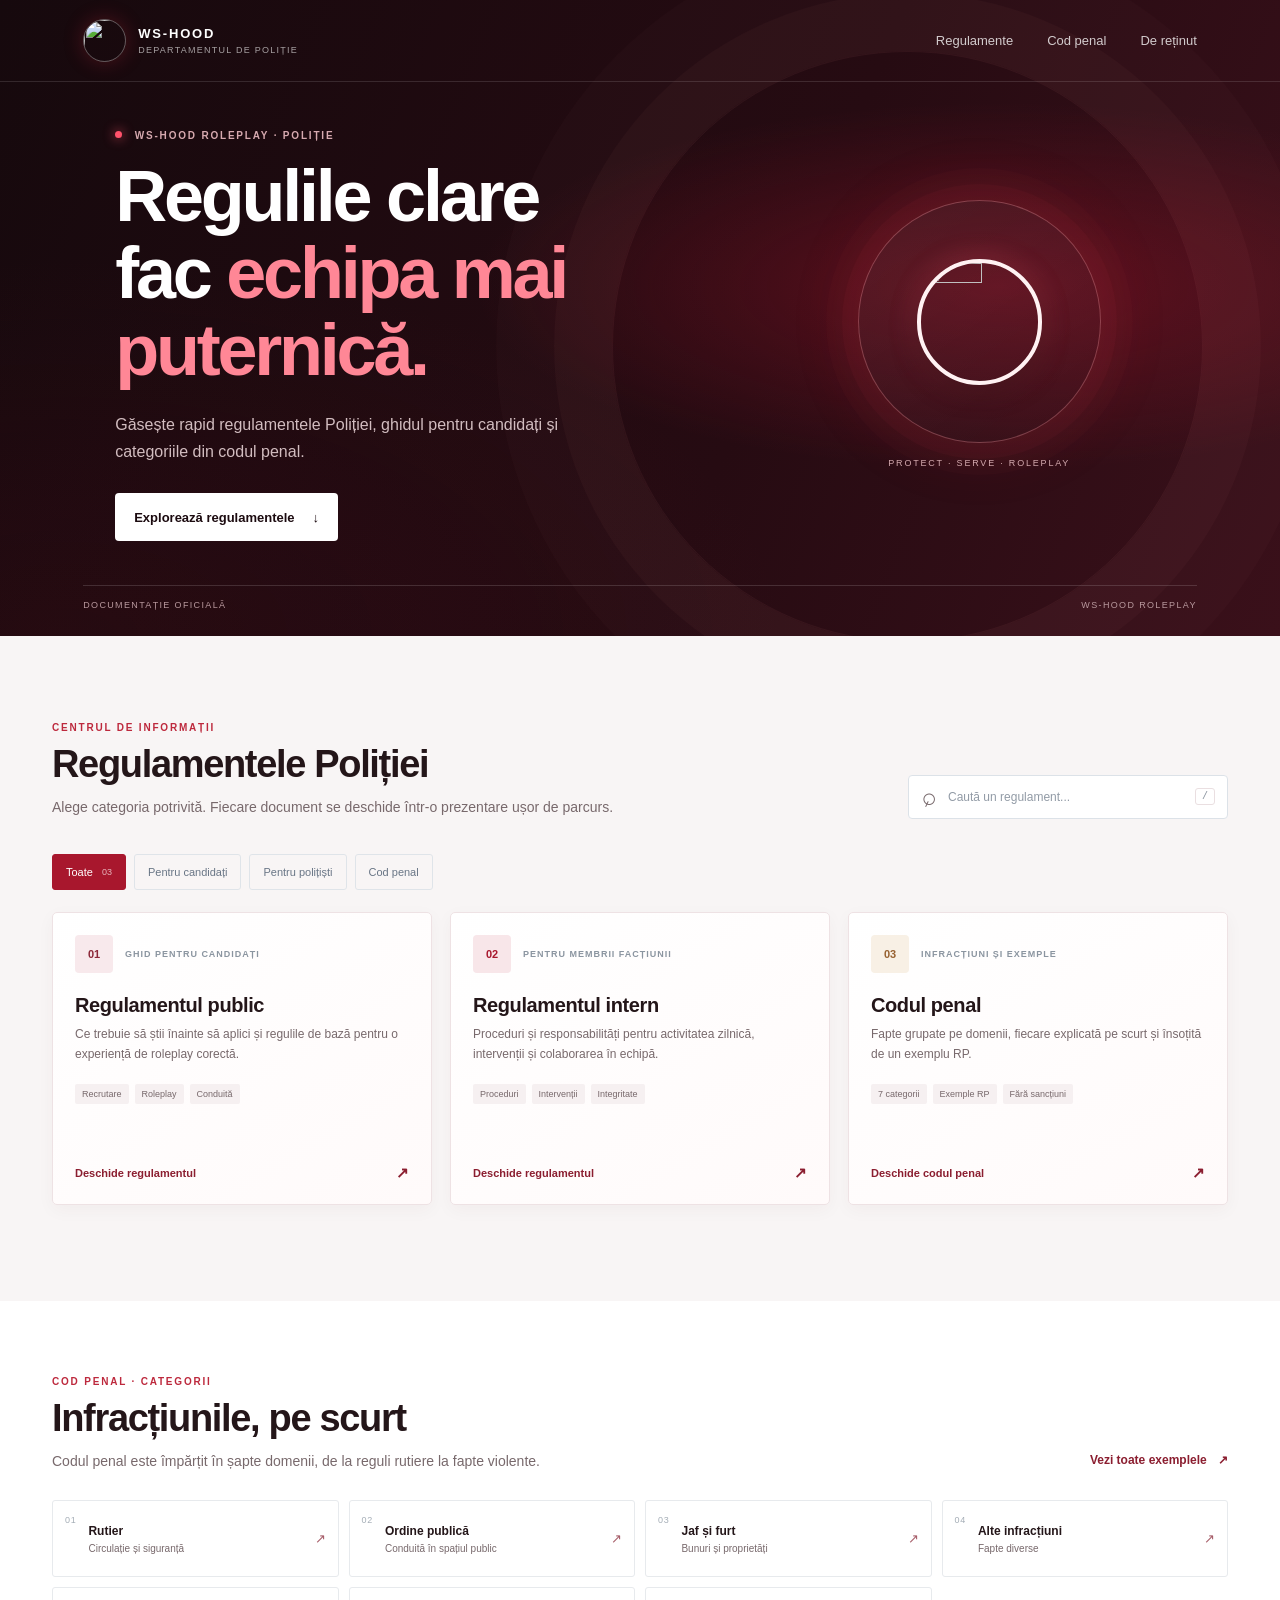
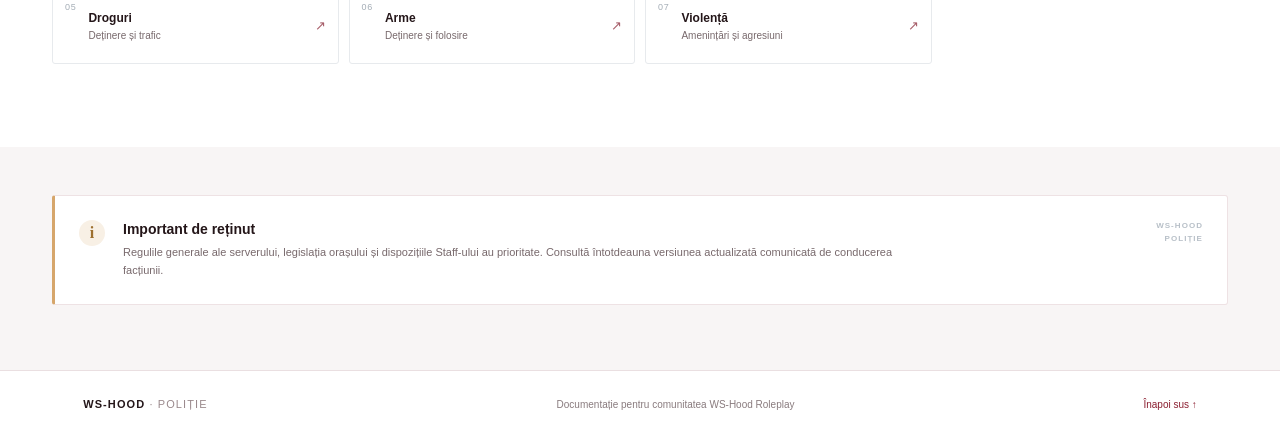
==== index.html @ c682aaa8 "Add files via upload" ====
<!doctype html>
<html lang="ro">
<head>
  <meta charset="utf-8">
  <meta name="viewport" content="width=device-width, initial-scale=1">
  <meta name="theme-color" content="#111827">
  <meta name="description" content="Regulamentele Poliției WS-Hood Roleplay, organizate pe categorii.">
  <title>Poliția WS-Hood — Regulamente</title>
  <link rel="icon" href="assets/WS-Hood-logo.png">
  <link rel="stylesheet" href="site.css">
</head>
<body>
  <header class="topbar">
    <a class="brand" href="#acasa" aria-label="Poliția WS-Hood, pagina principală">
      <img src="assets/WS-Hood-logo.png" alt="">
      <span><strong>WS-HOOD</strong><small>DEPARTAMENTUL DE POLIȚIE</small></span>
    </a>
    <nav aria-label="Navigare principală">
      <a href="#regulamente">Regulamente</a>
      <a href="#cod-penal">Cod penal</a>
      <a href="#important">De reținut</a>
    </nav>
  </header>

  <main>
    <section class="hero" id="acasa">
      <div class="hero-copy">
        <p class="eyebrow"><span class="status-dot"></span> WS-HOOD ROLEPLAY · POLIȚIE</p>
        <h1>Regulile clare<br>fac <span>echipa mai puternică.</span></h1>
        <p class="hero-intro">Găsește rapid regulamentele Poliției, ghidul pentru candidați și categoriile din codul penal.</p>
        <a class="button button-light" href="#regulamente">Explorează regulamentele <span aria-hidden="true">↓</span></a>
      </div>
      <div class="hero-mark" aria-hidden="true">
        <div class="mark-ring"><img src="assets/WS-Hood-logo.png" alt=""></div>
        <span>PROTECT · SERVE · ROLEPLAY</span>
      </div>
      <div class="hero-bottom"><span>DOCUMENTAȚIE OFICIALĂ</span><span>WS-HOOD ROLEPLAY</span></div>
    </section>

    <section class="content-section" id="regulamente">
      <div class="section-heading">
        <div>
          <p class="eyebrow">CENTRUL DE INFORMAȚII</p>
          <h2>Regulamentele Poliției</h2>
          <p class="section-intro">Alege categoria potrivită. Fiecare document se deschide într-o prezentare ușor de parcurs.</p>
        </div>
        <label class="search-box">
          <span class="search-icon" aria-hidden="true">⌕</span>
          <span class="sr-only">Caută în categorii</span>
          <input id="search" type="search" placeholder="Caută un regulament..." autocomplete="off">
          <kbd>/</kbd>
        </label>
      </div>

      <div class="filter-list" role="group" aria-label="Filtrează regulamentele">
        <button class="filter-button active" type="button" data-filter="all" aria-pressed="true">Toate <span>03</span></button>
        <button class="filter-button" type="button" data-filter="public" aria-pressed="false">Pentru candidați</button>
        <button class="filter-button" type="button" data-filter="intern" aria-pressed="false">Pentru polițiști</button>
        <button class="filter-button" type="button" data-filter="penal" aria-pressed="false">Cod penal</button>
      </div>

      <div class="document-grid" id="document-grid">
        <article class="document-card" data-category="public" data-search="public candidați recrutare roleplay metagaming powergaming conduită opriri verificări forță integritate testare">
          <div class="card-top"><span class="card-icon icon-blue" aria-hidden="true">01</span><span class="card-label">GHID PENTRU CANDIDAȚI</span></div>
          <h3>Regulamentul public</h3>
          <p>Ce trebuie să știi înainte să aplici și regulile de bază pentru o experiență de roleplay corectă.</p>
          <div class="tag-list"><span>Recrutare</span><span>Roleplay</span><span>Conduită</span></div>
          <a class="card-link" href="REGULAMENT-PUBLIC.html">Deschide regulamentul <span aria-hidden="true">↗</span></a>
        </article>

        <article class="document-card" data-category="intern" data-search="intern polițiști conduită ierarhie patrulare radio interacțiune public opriri controale arestare drepturi forță urmăriri probe integritate rapoarte abateri">
          <div class="card-top"><span class="card-icon icon-red" aria-hidden="true">02</span><span class="card-label">PENTRU MEMBRII FACȚIUNII</span></div>
          <h3>Regulamentul intern</h3>
          <p>Proceduri și responsabilități pentru activitatea zilnică, intervenții și colaborarea în echipă.</p>
          <div class="tag-list"><span>Proceduri</span><span>Intervenții</span><span>Integritate</span></div>
          <a class="card-link" href="REGULAMENT-INTERN.html">Deschide regulamentul <span aria-hidden="true">↗</span></a>
        </article>

        <article class="document-card" data-category="penal" data-search="cod penal infracțiuni rutier ordine publică jaf furt alte infracțiuni droguri arme violență">
          <div class="card-top"><span class="card-icon icon-gold" aria-hidden="true">03</span><span class="card-label">INFRACȚIUNI ȘI EXEMPLE</span></div>
          <h3>Codul penal</h3>
          <p>Fapte grupate pe domenii, fiecare explicată pe scurt și însoțită de un exemplu RP.</p>
          <div class="tag-list"><span>7 categorii</span><span>Exemple RP</span><span>Fără sancțiuni</span></div>
          <a class="card-link" href="COD-PENAL.html">Deschide codul penal <span aria-hidden="true">↗</span></a>
        </article>
      </div>
      <p class="empty-state" id="empty-state" hidden>Nu am găsit regulamente potrivite. Încearcă alt termen.</p>
    </section>

    <section class="category-section" id="cod-penal">
      <div class="section-heading category-heading">
        <div>
          <p class="eyebrow">COD PENAL · CATEGORII</p>
          <h2>Infracțiunile, pe scurt</h2>
          <p class="section-intro">Codul penal este împărțit în șapte domenii, de la reguli rutiere la fapte violente.</p>
        </div>
        <a class="text-link" href="COD-PENAL.html">Vezi toate exemplele <span aria-hidden="true">↗</span></a>
      </div>
      <div class="category-grid">
        <a class="category-item" href="COD-PENAL.html?slide=3"><span class="category-number">01</span><span><strong>Rutier</strong><small>Circulație și siguranță</small></span><span class="arrow">↗</span></a>
        <a class="category-item" href="COD-PENAL.html?slide=4"><span class="category-number">02</span><span><strong>Ordine publică</strong><small>Conduită în spațiul public</small></span><span class="arrow">↗</span></a>
        <a class="category-item" href="COD-PENAL.html?slide=5"><span class="category-number">03</span><span><strong>Jaf și furt</strong><small>Bunuri și proprietăți</small></span><span class="arrow">↗</span></a>
        <a class="category-item" href="COD-PENAL.html?slide=6"><span class="category-number">04</span><span><strong>Alte infracțiuni</strong><small>Fapte diverse</small></span><span class="arrow">↗</span></a>
        <a class="category-item" href="COD-PENAL.html?slide=7"><span class="category-number">05</span><span><strong>Droguri</strong><small>Deținere și trafic</small></span><span class="arrow">↗</span></a>
        <a class="category-item" href="COD-PENAL.html?slide=8"><span class="category-number">06</span><span><strong>Arme</strong><small>Deținere și folosire</small></span><span class="arrow">↗</span></a>
        <a class="category-item" href="COD-PENAL.html?slide=9"><span class="category-number">07</span><span><strong>Violență</strong><small>Amenințări și agresiuni</small></span><span class="arrow">↗</span></a>
      </div>
    </section>

    <section class="notice-section" id="important">
      <div class="notice-icon" aria-hidden="true">i</div>
      <div><h2>Important de reținut</h2><p>Regulile generale ale serverului, legislația orașului și dispozițiile Staff-ului au prioritate. Consultă întotdeauna versiunea actualizată comunicată de conducerea facțiunii.</p></div>
      <span class="notice-stamp">WS-HOOD<br>POLIȚIE</span>
    </section>
  </main>

  <footer class="footer">
    <a class="footer-brand" href="#acasa">WS-HOOD <span>· POLIȚIE</span></a>
    <span>Documentație pentru comunitatea WS-Hood Roleplay</span>
    <a href="#acasa">Înapoi sus ↑</a>
  </footer>
  <script src="site.js"></script>
</body>
</html>
---- site.css ----
:root {
  color-scheme: light;
  --ink: #241619;
  --muted: #78696c;
  --navy: #1c0b10;
  --blue: #8b1e30;
  --red: #d3223b;
  --gold: #d6a66b;
  --line: #eadfe1;
  --paper: #fff;
  --canvas: #f8f5f5;
}

* { box-sizing: border-box; }

html { scroll-behavior: smooth; }

body {
  margin: 0;
  color: var(--ink);
  background: var(--canvas);
  font-family: "Segoe UI", Arial, sans-serif;
  -webkit-font-smoothing: antialiased;
}

a { color: inherit; text-decoration: none; }
button, input { font: inherit; }

.topbar {
  position: absolute;
  z-index: 2;
  top: 0;
  left: 0;
  display: flex;
  width: 100%;
  height: 82px;
  align-items: center;
  justify-content: space-between;
  padding: 0 max(6.5vw, calc((100vw - 1260px) / 2));
  color: #fff;
  border-bottom: 1px solid #ffffff20;
  animation: reveal-down .7s both;
}

.brand { display: flex; align-items: center; gap: 12px; }
.brand img { width: 43px; height: 43px; border: 1px solid #ffffff55; border-radius: 50%; object-fit: cover; box-shadow: 0 0 20px #e92d4540; }
.brand strong, .brand small { display: block; }
.brand strong { font-size: 13px; letter-spacing: .14em; }
.brand small { margin-top: 4px; color: #ffffff9c; font-size: 9px; letter-spacing: .14em; }

.topbar nav { display: flex; gap: 34px; align-items: center; }
.topbar nav a { color: #ffffffc7; font-size: 13px; transition: color .2s; }
.topbar nav a:hover { color: #ff8796; }

.hero {
  position: relative;
  display: flex;
  min-height: 610px;
  align-items: center;
  overflow: hidden;
  padding: 130px max(9vw, calc((100vw - 1110px) / 2)) 95px;
  color: #fff;
  background:
    radial-gradient(ellipse at 78% 45%, #9e142a72 0, transparent 37%),
    radial-gradient(ellipse at 5% 100%, #6a102122 0, transparent 42%),
    linear-gradient(112deg, #16090d 0%, #260b12 59%, #3a101a 100%);
}

.hero::before {
  position: absolute;
  top: 8%;
  right: 6%;
  width: 46vw;
  height: 46vw;
  border: 1px solid #ff9aa210;
  border-radius: 50%;
  box-shadow: 0 0 0 58px #ff9aa208, 0 0 0 116px #ff9aa205;
  content: "";
  animation: orbit 38s linear infinite;
}

.hero-copy { position: relative; z-index: 1; max-width: 610px; animation: reveal-up .85s .1s both; }
.eyebrow { margin: 0 0 17px; color: #d6a9af; font-size: 10px; font-weight: 700; letter-spacing: .18em; }
.status-dot { display: inline-block; width: 7px; height: 7px; margin: 0 8px 1px 0; border-radius: 50%; background: #ff526b; box-shadow: 0 0 12px #ff526b; animation: pulse 1.8s ease-in-out infinite; }

.hero h1 { margin: 0; font-size: clamp(42px, 6vw, 72px); font-weight: 650; letter-spacing: -.045em; line-height: 1.07; }
.hero h1 span { color: #ff8796; }
.hero-intro { max-width: 480px; margin: 22px 0 28px; color: #d2bdc0; font-size: 16px; line-height: 1.7; }

.button {
  display: inline-flex;
  min-height: 48px;
  align-items: center;
  justify-content: center;
  gap: 18px;
  padding: 0 19px;
  border-radius: 4px;
  font-size: 13px;
  font-weight: 650;
  transition: transform .2s, background .2s;
}

.button:hover { transform: translateY(-2px); }
.button-light { color: var(--navy); background: #fff; }
.button-light:hover { background: #ffe8ec; }

.hero-mark { position: absolute; top: 50%; right: 14%; display: flex; flex-direction: column; align-items: center; gap: 15px; transform: translateY(-44%); animation: badge-float 5s ease-in-out infinite; }
.mark-ring { display: grid; width: clamp(150px, 19vw, 250px); aspect-ratio: 1; place-items: center; border: 1px solid #ff9aa255; border-radius: 50%; background: linear-gradient(145deg, #ffffff0d, #ffffff02); box-shadow: 0 0 0 16px #ff516c0a, 0 0 0 32px #ff516c06, 0 0 70px #d3223b26; }
.mark-ring img { width: 52%; aspect-ratio: 1; border: 4px solid #fff2f3; border-radius: 50%; object-fit: cover; box-shadow: 0 6px 24px #0008, 0 0 26px #ff536b70; }
.hero-mark > span { color: #d3a9ae; font-size: 9px; letter-spacing: .2em; }
.hero-bottom { position: absolute; right: max(6.5vw, calc((100vw - 1260px) / 2)); bottom: 26px; left: max(6.5vw, calc((100vw - 1260px) / 2)); display: flex; justify-content: space-between; padding-top: 14px; border-top: 1px solid #ffffff24; color: #b9999e; font-size: 9px; letter-spacing: .15em; }

.content-section, .category-section { max-width: 1260px; margin: auto; padding: 86px 42px 96px; }
.content-section { animation: reveal-up .75s .15s both; }
.section-heading { display: flex; align-items: end; justify-content: space-between; gap: 35px; }
.section-heading .eyebrow { margin-bottom: 10px; color: #bd293d; }
.section-heading h2 { margin: 0; font-size: clamp(28px, 3.5vw, 38px); letter-spacing: -.035em; }
.section-intro { max-width: 600px; margin: 10px 0 0; color: var(--muted); font-size: 14px; line-height: 1.6; }

.search-box { display: flex; width: min(100%, 320px); height: 44px; flex: 0 0 320px; align-items: center; gap: 10px; padding: 0 12px; border: 1px solid #dce2e8; border-radius: 4px; background: var(--paper); }
.search-icon { color: var(--muted); font-size: 25px; line-height: 1; transform: rotate(-20deg); }
.search-box input { width: 100%; min-width: 0; border: 0; outline: 0; color: var(--ink); background: transparent; font-size: 12px; }
.search-box input::placeholder { color: #929ba6; }
.search-box kbd { padding: 2px 6px; border: 1px solid var(--line); border-radius: 3px; color: #87919d; font-size: 10px; }

.filter-list { display: flex; gap: 8px; margin: 35px 0 22px; overflow-x: auto; }
.filter-button { display: flex; min-height: 36px; flex: 0 0 auto; align-items: center; gap: 9px; padding: 0 13px; border: 1px solid #dfe4e9; border-radius: 3px; color: #687585; background: transparent; font-size: 11px; cursor: pointer; }
.filter-button:hover { border-color: #aeb9c4; color: var(--ink); }
.filter-button.active { border-color: #a8172d; color: #fff; background: #a8172d; }
.filter-button span { color: #e7b6bd; font-size: 9px; }

.document-grid { display: grid; grid-template-columns: repeat(3, minmax(0, 1fr)); gap: 18px; }
.document-card { display: flex; min-height: 293px; flex-direction: column; padding: 22px; border: 1px solid #eee2e4; border-radius: 5px; background: linear-gradient(150deg, #fff, #fffafa); box-shadow: 0 5px 18px #4b17200a; transition: border-color .25s, box-shadow .25s, transform .25s; animation: reveal-up .55s both; }
.document-card[hidden] { display: none; }
.document-card:nth-child(2) { animation-delay: .1s; }
.document-card:nth-child(3) { animation-delay: .2s; }
.document-card:hover { transform: translateY(-5px); border-color: #d99aa3; box-shadow: 0 16px 34px #76172916; }
.card-top { display: flex; align-items: center; gap: 12px; }
.card-icon { display: grid; width: 38px; height: 38px; place-items: center; border-radius: 4px; font-size: 11px; font-weight: 750; }
.icon-blue { color: #8c2839; background: #f8e9ec; }
.icon-red { color: #a8172d; background: #f8e6e9; }
.icon-gold { color: #976130; background: #f8f0e5; }
.card-label { color: #8b95a0; font-size: 9px; font-weight: 700; letter-spacing: .11em; }
.document-card h3 { margin: 21px 0 8px; font-size: 20px; letter-spacing: -.02em; }
.document-card > p { min-height: 44px; margin: 0; color: var(--muted); font-size: 12px; line-height: 1.65; }
.tag-list { display: flex; flex-wrap: wrap; gap: 6px; margin-top: 15px; }
.tag-list span { padding: 5px 7px; border-radius: 2px; color: #78696c; background: #f6f0f1; font-size: 9px; }
.card-link { display: flex; align-items: center; justify-content: space-between; margin-top: auto; padding-top: 18px; color: var(--blue); font-size: 11px; font-weight: 700; }
.card-link span { font-size: 15px; transition: transform .2s; }
.card-link:hover span { transform: translate(2px, -2px); }
.empty-state { padding: 30px 0; color: var(--muted); font-size: 14px; }

.category-section { max-width: none; padding-top: 75px; padding-bottom: 83px; background: #fff; }
.category-section > .section-heading, .category-grid { max-width: 1176px; margin-right: auto; margin-left: auto; }
.category-heading { margin-bottom: 28px; }
.text-link { padding-bottom: 5px; color: var(--blue); font-size: 12px; font-weight: 700; }
.text-link span { margin-left: 8px; }
.category-grid { display: grid; grid-template-columns: repeat(4, minmax(0, 1fr)); gap: 10px; }
.category-item { display: flex; min-height: 77px; align-items: center; gap: 12px; padding: 12px; border: 1px solid #e7eaed; border-radius: 3px; transition: border-color .2s, background .2s; }
.category-item:hover { border-color: #d99aa3; background: #fff8f9; }
.category-number { align-self: flex-start; padding-top: 2px; color: #a4adb6; font-size: 9px; letter-spacing: .08em; }
.category-item strong, .category-item small { display: block; }
.category-item strong { font-size: 12px; }
.category-item small { margin-top: 5px; color: var(--muted); font-size: 10px; }
.category-item .arrow { margin-left: auto; color: #a65c68; font-size: 13px; transition: transform .2s; }
.category-item:hover .arrow { transform: translate(2px, -2px); }

.notice-section { display: flex; max-width: 1176px; align-items: flex-start; gap: 18px; margin: 48px auto 65px; padding: 24px; border: 1px solid #eee2e4; border-left: 3px solid var(--gold); border-radius: 3px; background: #fff; }
.notice-icon { display: grid; width: 26px; height: 26px; flex: 0 0 26px; place-items: center; border-radius: 50%; color: #9d702f; background: #f8f0e5; font-family: Georgia, serif; font-size: 16px; font-weight: 700; }
.notice-section h2 { margin: 1px 0 6px; font-size: 14px; }
.notice-section p { max-width: 810px; margin: 0; color: var(--muted); font-size: 11px; line-height: 1.65; }
.notice-stamp { margin-left: auto; color: #b8c0c8; font-size: 8px; font-weight: 700; letter-spacing: .13em; line-height: 1.6; text-align: right; }

.footer { display: flex; min-height: 68px; align-items: center; justify-content: space-between; gap: 20px; padding: 16px max(6.5vw, calc((100vw - 1260px) / 2)); border-top: 1px solid var(--line); background: #fff; color: #897b7e; font-size: 10px; }
.footer-brand { color: var(--ink); font-size: 11px; font-weight: 800; letter-spacing: .1em; }
.footer-brand span { color: #9a898c; font-weight: 500; }
.footer > a:last-child { color: var(--blue); }
.sr-only { position: absolute; width: 1px; height: 1px; overflow: hidden; clip: rect(0, 0, 0, 0); white-space: nowrap; clip-path: inset(50%); }

@keyframes reveal-up {
  from { opacity: 0; transform: translateY(16px); }
  to { opacity: 1; transform: translateY(0); }
}

@keyframes reveal-down {
  from { opacity: 0; transform: translateY(-9px); }
  to { opacity: 1; transform: translateY(0); }
}

@keyframes badge-float {
  0%, 100% { margin-top: 0; }
  50% { margin-top: -10px; }
}

@keyframes pulse {
  0%, 100% { opacity: 1; box-shadow: 0 0 12px #ff526b; }
  50% { opacity: .55; box-shadow: 0 0 4px #ff526b; }
}

@keyframes orbit {
  to { transform: rotate(360deg); }
}

@media (max-width: 900px) {
  .hero-mark { right: 8%; opacity: .68; }
  .hero-copy { max-width: 570px; }
  .document-grid { grid-template-columns: repeat(2, minmax(0, 1fr)); }
  .category-grid { grid-template-columns: repeat(2, minmax(0, 1fr)); }
  .notice-section { margin-right: 24px; margin-left: 24px; }
}

@media (max-width: 620px) {
  .topbar { height: 68px; padding: 0 18px; }
  .brand img { width: 36px; height: 36px; }
  .brand strong { font-size: 11px; }
  .brand small { font-size: 8px; }
  .topbar nav { gap: 14px; }
  .topbar nav a { font-size: 10px; }
  .topbar nav a:last-child { display: none; }
  .hero { min-height: 590px; padding: 125px 25px 100px; }
  .hero h1 { font-size: clamp(43px, 11vw, 62px); }
  .hero-intro { max-width: 390px; font-size: 14px; }
  .hero-mark { top: auto; right: 22px; bottom: 64px; opacity: .3; transform: none; }
  .mark-ring { width: 120px; }
  .hero-mark > span { display: none; }
  .hero-bottom { right: 22px; left: 22px; font-size: 8px; }
  .content-section, .category-section { padding: 61px 20px 65px; }
  .section-heading { align-items: stretch; flex-direction: column; gap: 20px; }
  .search-box { width: 100%; flex: 0 0 44px; }
  .filter-list { margin-top: 24px; }
  .document-grid { grid-template-columns: 1fr; }
  .document-card { min-height: 270px; }
  .category-section > .section-heading, .category-grid { margin-right: 0; margin-left: 0; }
  .category-grid { grid-template-columns: 1fr; }
  .category-heading { gap: 14px; }
  .category-item { min-height: 68px; }
  .notice-section { margin: 30px 20px 45px; padding: 18px; }
  .notice-stamp { display: none; }
  .footer { align-items: flex-start; flex-direction: column; gap: 9px; padding: 20px; }
}

@media (prefers-reduced-motion: reduce) {
  *, *::before, *::after { scroll-behavior: auto !important; animation-duration: .01ms !important; animation-iteration-count: 1 !important; transition-duration: .01ms !important; }
}
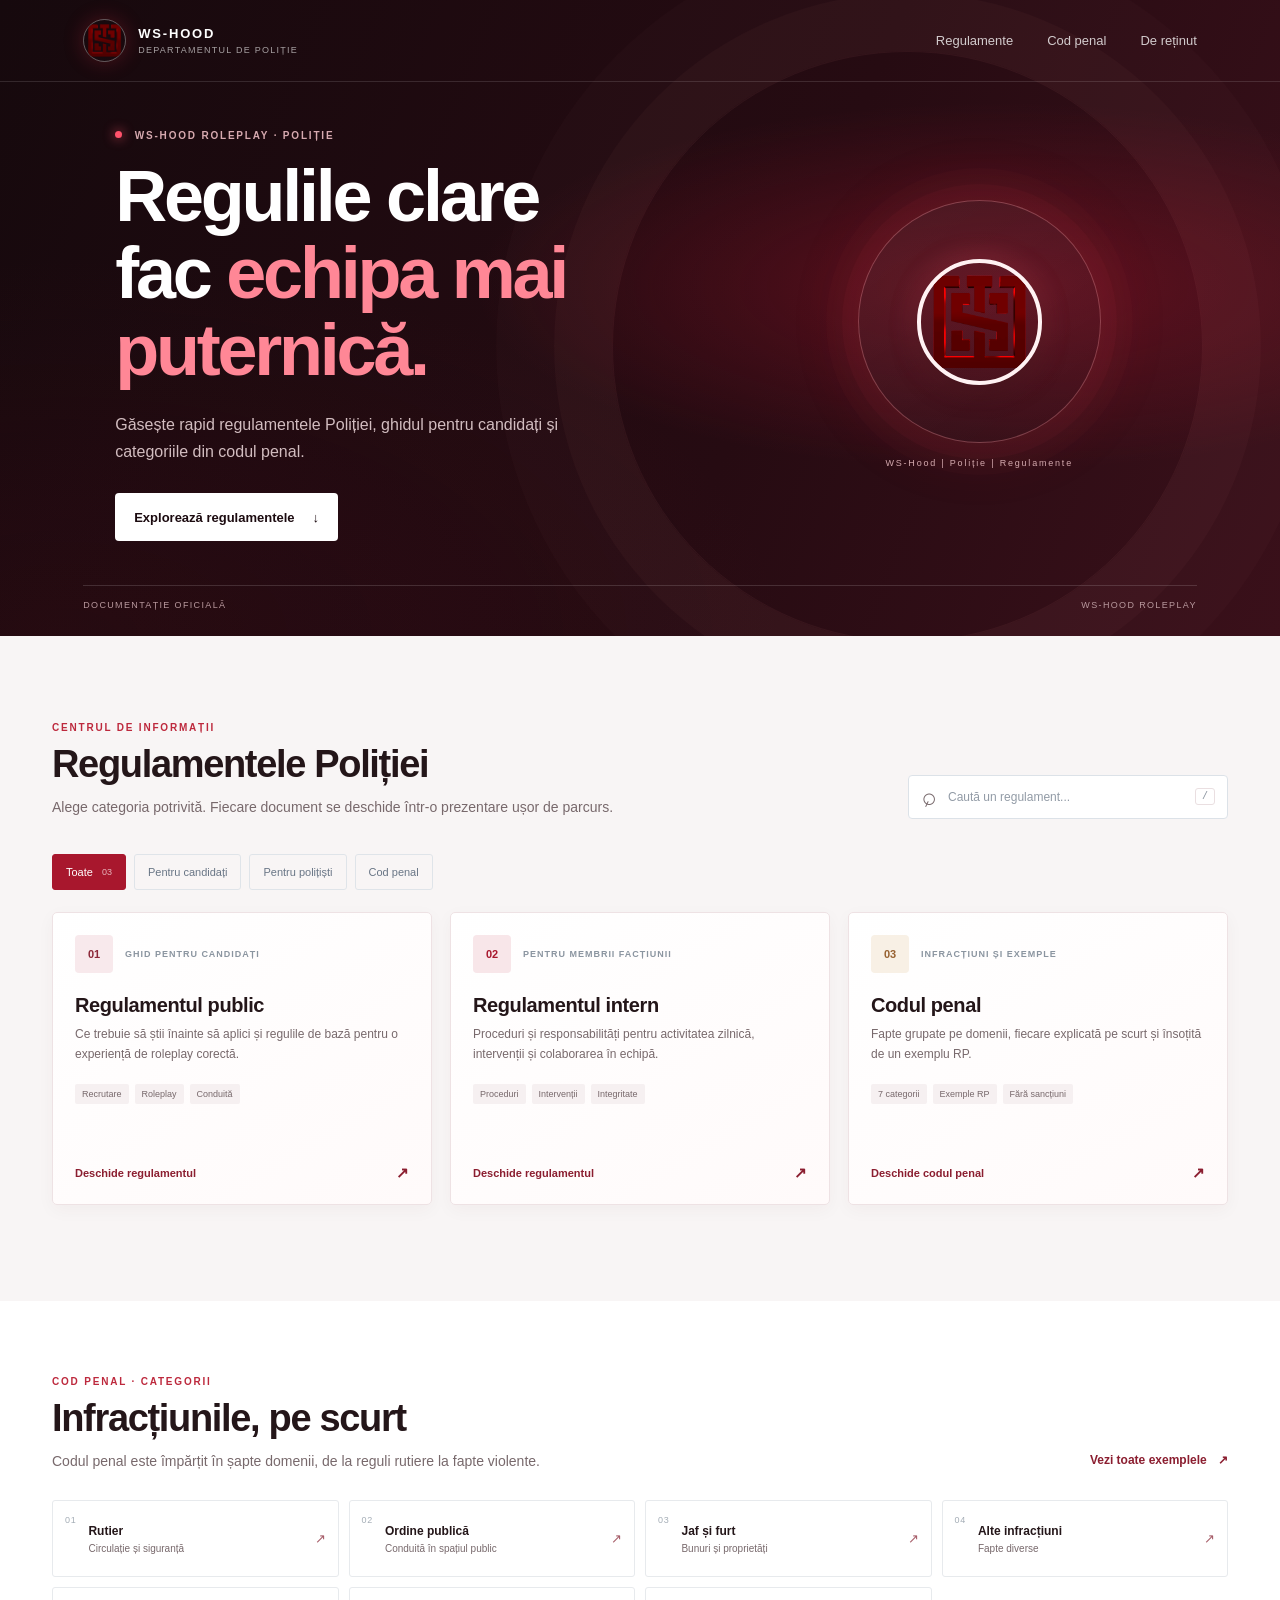
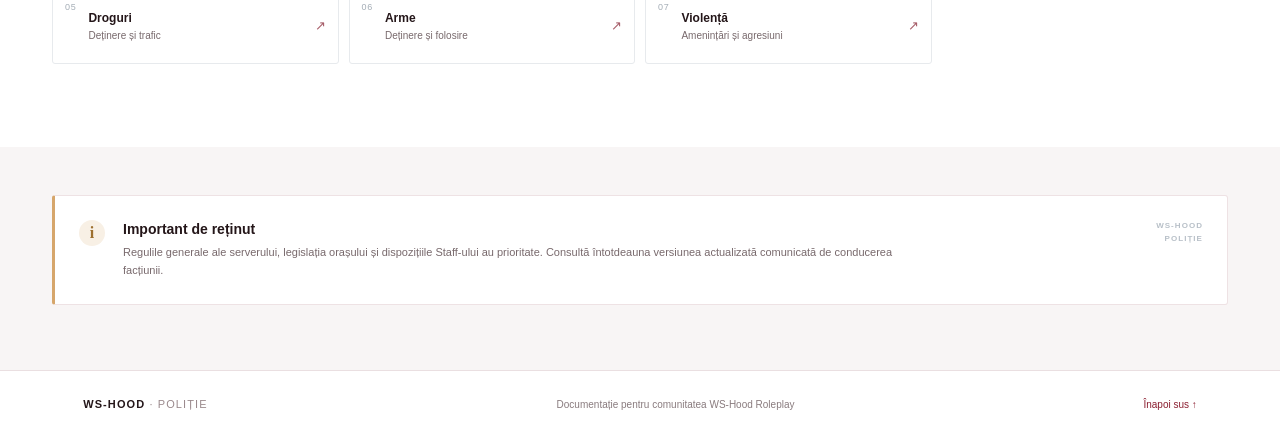
==== commit 4554f0d6: "Update badge tagline" ====
--- a/index.html
+++ b/index.html
@@ -32,7 +32,7 @@
       </div>
       <div class="hero-mark" aria-hidden="true">
         <div class="mark-ring"><img src="assets/WS-Hood-logo.png" alt=""></div>
-        <span>PROTECT · SERVE · ROLEPLAY</span>
+        <span>WS-Hood | Poliție | Regulamente</span>
       </div>
       <div class="hero-bottom"><span>DOCUMENTAȚIE OFICIALĂ</span><span>WS-HOOD ROLEPLAY</span></div>
     </section>
